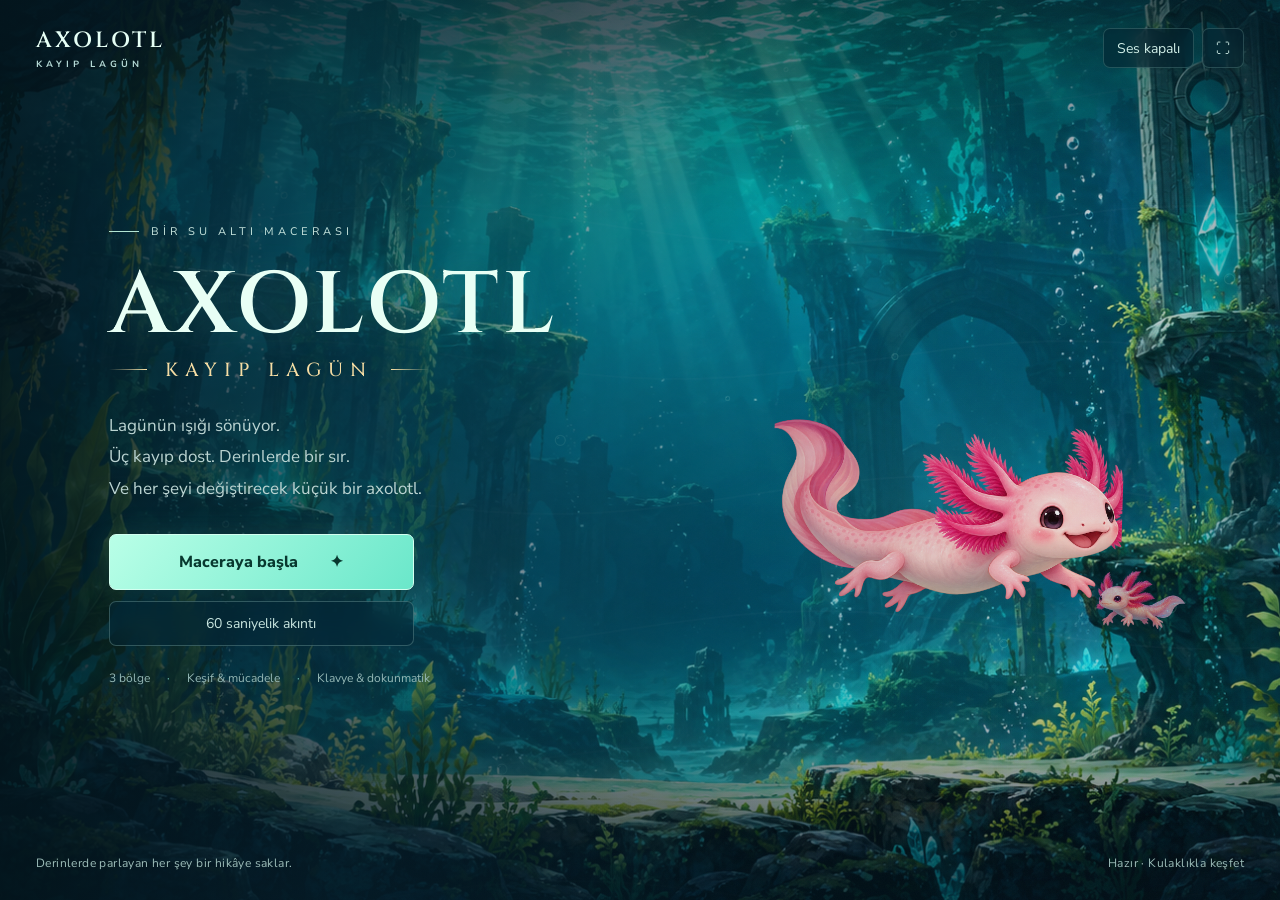
==== arcade.html @ e1a22518 "Add calm six-chapter axolotl story adventure" ====
<!doctype html>
<html lang="tr"><head><meta charset="utf-8"><meta name="viewport" content="width=device-width,initial-scale=1,viewport-fit=cover"><meta name="theme-color" content="#061b26"><meta name="description" content="Axolotl: Kayıp Lagün. Işıltılı su altı dünyasını keşfet, dostlarını kurtar ve derinliğin koruyucusuyla yüzleş."><title>AXOLOTL — Kayıp Lagün</title><link rel="icon" href="data:image/svg+xml,%3Csvg xmlns='http://www.w3.org/2000/svg' viewBox='0 0 32 32'%3E%3Crect width='32' height='32' rx='8' fill='%23061b26'/%3E%3Cpath d='M8 16l8-10 8 10-8 10z' fill='%237dfce0'/%3E%3C/svg%3E"><link rel="stylesheet" href="style-v2.css"></head><body>
<main id="app"><canvas id="world" tabindex="0" aria-label="Axolotl su altı macerası. WASD ile yüz, boşluk ile baloncuk at, Shift ile atıl."></canvas><div class="vignette"></div><div class="grain"></div>
<header class="topbar"><a class="wordmark" href="./">AXOLOTL<span>KAYIP LAGÜN</span></a><div class="top-actions"><button id="sound" aria-label="Sesi aç" aria-pressed="false">Ses kapalı</button><button id="fullscreen" aria-label="Tam ekran">⛶</button><button id="pause" aria-label="Duraklat" hidden>Ⅱ</button></div></header>
<div id="hud" class="hud" hidden><section class="vitals"><div class="portrait"><img src="axolotl.png" alt=""></div><div class="vital-bars"><div class="vital-label"><b>AXO</b><span id="health-label">100 / 100</span></div><div class="bar health"><i id="health-fill"></i></div><div class="bar energy"><i id="energy-fill"></i></div><small>Atılma enerjisi</small></div></section><section class="objective"><div class="chapter" id="chapter">01 · IŞIKLI SIĞLIK</div><div id="mission">İncileri bul. Dostlarını kurtar.</div><div class="mission-count"><span id="pearls">◇ 0 / 6</span><span id="rescues">Dostlar 0 / 3</span></div></section><section class="scorebox"><span>PUAN</span><b id="score">0</b><small id="combo">KEŞFE ÇIK</small></section><div id="boss-hud" hidden><div class="boss-label">DERİNLİĞİN KORUYUCUSU <span id="boss-value"></span></div><div class="bar boss"><i id="boss-fill"></i></div></div></div>
<div id="minimap-wrap" hidden><canvas id="minimap" width="160" height="95" aria-label="Lagün haritası"></canvas><span id="region">IŞIKLI SIĞLIK</span></div><div id="hint" class="game-hint" hidden><span><kbd>W A S D</kbd> yüz</span><span><kbd>BOŞLUK</kbd> baloncuk</span><span><kbd>SHIFT</kbd> atıl</span></div><div id="toast" role="status" aria-live="polite"></div><div id="region-banner" class="region-banner"><small id="banner-small"></small><strong id="banner-title"></strong></div>
<section id="menu" class="screen menu"><div class="menu-content"><div class="menu-kicker"><span></span> BİR SU ALTI MACERASI</div><h1>AXOLOTL</h1><div class="title-sub"><i></i> KAYIP LAGÜN <i></i></div><p class="story">Lagünün ışığı sönüyor.<br>Üç kayıp dost. Derinlerde bir sır.<br>Ve her şeyi değiştirecek küçük bir axolotl.</p><div class="menu-buttons"><button id="adventure" class="primary">Maceraya başla <span>✦</span></button><button id="sprint" class="secondary">60 saniyelik akıntı</button></div><div class="menu-notes"><span>3 bölge</span><span>Keşif & mücadele</span><span>Klavye & dokunmatik</span></div></div><div class="menu-bottom"><span>Derinlerde parlayan her şey bir hikâye saklar.</span><span id="load-state">Lagün hazırlanıyor…</span></div></section>
<section id="dialog" class="screen dialog" hidden><div class="dialog-card"><small id="dialog-kicker">MOLA</small><h2 id="dialog-title">Sular sakinleşsin.</h2><p id="dialog-copy"></p><div id="results" hidden></div><div id="upgrade-options" hidden></div><button id="dialog-main" class="primary">Devam et</button><button id="dialog-home" class="text-button">Ana menü</button></div></section>
<div id="touch" class="touch-controls" hidden><div id="joystick" aria-label="Dokunmatik yüzme kontrolü"><div id="stick"></div><span>YÜZ</span></div><div class="touch-actions"><button id="touch-dash" aria-label="Atıl">≈<span>ATIL</span></button><button id="touch-fire" aria-label="Baloncuk saldırısı">◉<span>AT</span></button></div></div><div id="sprint-timer" hidden>60</div>
</main><script src="engine.js"></script></body></html>
---- style-v2.css ----
@import url('https://fonts.googleapis.com/css2?family=Cinzel:wght@500;600;700;800&family=Nunito+Sans:wght@400;600;700;800&display=swap');
:root{color-scheme:dark;--ice:#cefff0;--mint:#7dfce0;--gold:#f6dda4;--pink:#ffb6d3}*{box-sizing:border-box}html,body{margin:0;width:100%;height:100%;overflow:hidden;background:#061b26}body{font:16px 'Nunito Sans',sans-serif;color:#e3f9f3}button{font:inherit;cursor:pointer;touch-action:manipulation}button,a{-webkit-tap-highlight-color:transparent}button:focus-visible,a:focus-visible,canvas:focus-visible{outline:2px solid var(--gold);outline-offset:5px}[hidden]{display:none!important}#app{position:relative;width:100%;height:100%;height:100dvh;isolation:isolate}#world{display:block;width:100%;height:100%;touch-action:none;outline:none!important}.vignette{position:absolute;inset:0;pointer-events:none;box-shadow:inset 0 0 180px 30px #03141b8c;background:linear-gradient(#00131f65,transparent 25%,transparent 75%,#00131f88)}.grain{position:absolute;inset:0;pointer-events:none;opacity:.035;background-image:url("data:image/svg+xml,%3Csvg xmlns='http://www.w3.org/2000/svg' width='180' height='180'%3E%3Cfilter id='n'%3E%3CfeTurbulence type='fractalNoise' baseFrequency='.85' numOctaves='3' stitchTiles='stitch'/%3E%3C/filter%3E%3Crect width='100%25' height='100%25' opacity='.8' filter='url(%23n)'/%3E%3C/svg%3E")}.topbar{position:absolute;z-index:6;left:36px;right:36px;top:26px;display:flex;align-items:center;justify-content:space-between;pointer-events:none}.wordmark{text-decoration:none;color:#e6fff5;font:600 22px 'Cinzel',serif;letter-spacing:3px;pointer-events:auto}.wordmark span{display:block;font:700 9px 'Nunito Sans',sans-serif;letter-spacing:4px;margin-top:3px;color:#b4d9d5}.top-actions{display:flex;gap:8px;pointer-events:auto}.top-actions button{background:#021e2c80;border:1px solid #a8e3d533;border-radius:7px;color:#d0eee7;min-width:42px;height:40px;padding:0 13px;font-size:14px;backdrop-filter:blur(8px)}.top-actions button:hover{border-color:#b4e7dd80}.screen{position:absolute;inset:0;z-index:5;display:flex;align-items:center}.menu{background:linear-gradient(90deg,#03151ddc 0%,#06202e9c 27%,#021a2525 62%,transparent);padding:100px 8.5% 90px}.menu-content{max-width:580px;animation:appear .8s ease-out}.menu-kicker{font-size:11px;letter-spacing:4px;color:#c7e4dd;display:flex;align-items:center;gap:12px}.menu-kicker>span{height:1px;width:30px;background:#b3e5d4}h1{font:600 clamp(50px,6.8vw,108px)/1.15 'Cinzel',serif;letter-spacing:3px;color:#e8fff5;margin:17px 0 1px;text-shadow:0 2px 35px #74efd530}.title-sub{display:flex;align-items:center;gap:18px;color:var(--gold);letter-spacing:7px;font:500 19px 'Cinzel';white-space:nowrap}.title-sub i{display:block;width:38px;height:1px;background:linear-gradient(90deg,transparent,var(--gold))}.title-sub i:last-child{transform:rotate(180deg)}.story{font-size:17px;line-height:1.85;color:#bbd4d2;margin:27px 0 30px}.menu-buttons{display:flex;align-items:stretch;flex-direction:column;gap:11px;max-width:305px}.primary{background:linear-gradient(130deg,#b9ffe7,#6ae7ca);color:#08382f;border:1px solid #d3fff0;border-radius:7px;padding:16px 25px;font-weight:800;font-size:16px;box-shadow:0 0 30px #6befcf24,0 8px 25px #02131955;transition:transform .2s,box-shadow .2s}.primary:hover{transform:translateY(-2px);box-shadow:0 0 40px #6befcf50,0 12px 25px #02131988}.primary:disabled{opacity:.55;cursor:wait}.primary span{margin-left:28px}.secondary{background:#03253677;color:#c9e6e0;border:1px solid #b9e7dc40;border-radius:7px;padding:12px 20px;font-size:14px;backdrop-filter:blur(10px)}.secondary:hover{background:#164855bb}.menu-notes{display:flex;gap:17px;margin-top:24px;color:#95b8b6;font-size:12px}.menu-notes span+span::before{content:'·';padding-right:17px;color:#71bdaf}.menu-bottom{position:absolute;bottom:29px;left:36px;right:36px;display:flex;justify-content:space-between;font-size:12px;color:#9cbcb8;letter-spacing:.4px}.hud{position:absolute;inset:100px 35px auto;pointer-events:none;display:flex;align-items:flex-start;justify-content:space-between;gap:15px}.vitals{display:flex;align-items:center;gap:12px;width:235px}.portrait{width:56px;height:56px;overflow:hidden;border-radius:50%;background:#174b52b3;border:1px solid #b3e4d95a;box-shadow:0 0 20px #79ecb920}.portrait img{width:95px;height:64px;object-fit:contain;margin-left:-23px}.vital-bars{flex:1}.vital-label{display:flex;justify-content:space-between;align-items:center;margin-bottom:6px;font-size:12px}.vital-label b{letter-spacing:2px;color:#e1fff2}.vital-label span{font-variant-numeric:tabular-nums;font-size:11px;color:#b6d2cc}.bar{height:7px;background:#02252a9c;border-radius:2px;overflow:hidden;border:1px solid #a0dfd525}.bar i{display:block;height:100%;width:100%;transition:width .12s}.health i{background:linear-gradient(90deg,#ff8eb8,#ffcae0)}.energy{height:3px;margin-top:5px}.energy i{background:#83eed8}.vital-bars small{display:block;margin-top:5px;font-size:10px;color:#8aaea8}.objective{text-align:center;background:linear-gradient(#031c2760,transparent);padding:0 20px 20px}.chapter{font-size:11px;color:var(--gold);letter-spacing:2px;margin-bottom:8px}#mission{font-size:16px;font-weight:700;line-height:1.4;text-shadow:0 2px 7px #001520}.mission-count{display:flex;justify-content:center;gap:22px;margin-top:9px;font-size:13px;color:#c8e7df}.scorebox{min-width:115px;text-align:right}.scorebox>span{font-size:10px;letter-spacing:3px;color:#b9d0cc}.scorebox b{display:block;font:600 35px 'Cinzel';font-variant-numeric:tabular-nums;color:#eefbf0;margin:2px 0}.scorebox small{font-size:10px;letter-spacing:1.2px;color:var(--gold)}#boss-hud{position:absolute;top:102px;left:50%;transform:translateX(-50%);width:360px}.boss-label{display:flex;justify-content:space-between;font-size:10px;letter-spacing:1px;color:#ffd8e3;margin-bottom:7px}.boss{height:6px}.boss i{background:linear-gradient(90deg,#a366c7,#f497c4)}#minimap-wrap{position:absolute;bottom:28px;right:34px;padding:6px;background:#001a2680;border:1px solid #99d8ce44;border-radius:5px;pointer-events:none}#minimap{display:block;width:160px;height:95px}#minimap-wrap>span{display:block;font-size:9px;letter-spacing:1.5px;text-align:center;color:#adcfc6;margin-top:5px}.game-hint{position:absolute;bottom:31px;left:36px;display:flex;gap:20px;color:#bdcfc9;font-size:12px;pointer-events:none}.game-hint span{display:flex;align-items:center;gap:7px}kbd{font:700 10px 'Nunito Sans';padding:4px 7px;border:1px solid #bce9dc3d;border-radius:4px;color:#d2e9df;background:#01253170}#toast{position:absolute;left:50%;bottom:108px;transform:translateX(-50%);background:#062b35da;border:1px solid #b9f2d752;border-radius:6px;padding:11px 20px;font-size:14px;color:#defff0;z-index:9;opacity:0;pointer-events:none;text-align:center;transition:opacity .2s;max-width:min(550px,90vw)}.region-banner{position:absolute;inset:37% 0 auto;text-align:center;pointer-events:none;opacity:0;transition:opacity .6s;z-index:3;text-shadow:0 2px 20px #000}.region-banner small{font-size:11px;letter-spacing:5px;color:#cef1e2;display:block}.region-banner strong{display:block;font:500 42px 'Cinzel';letter-spacing:3px;color:#e9fff4;margin-top:10px}.dialog{justify-content:center;background:#0118219c;backdrop-filter:blur(10px);padding:85px 20px 25px;overflow:auto}.dialog-card{text-align:center;width:510px;max-width:100%;padding:38px 36px;background:linear-gradient(135deg,#103f4ce8,#061f2dea);border:1px solid #addfd847;border-radius:15px;box-shadow:0 25px 100px #001018aa;animation:appear .3s ease-out}.dialog-card>small{color:var(--gold);font-size:11px;letter-spacing:4px}h2{font:500 31px/1.3 'Cinzel';margin:17px 0 13px;color:#eafff4}.dialog-card p{color:#b9d7cf;line-height:1.7;font-size:16px}.dialog-card>.primary{display:block;width:100%;margin-top:25px}.text-button{border:none;background:transparent;color:#a5cbc0;font-size:14px;padding:13px 20px;margin-top:5px}#results{display:flex;justify-content:center;gap:40px;margin:25px 0}#results b{display:block;font:600 33px 'Cinzel';color:var(--gold)}#results span{font-size:12px;color:#b9d2c9}#upgrade-options{display:flex;flex-direction:column;gap:9px;margin:25px 0 0}#upgrade-options button{display:flex;text-align:left;align-items:center;gap:15px;color:#e2fbee;border:1px solid #a9e8d63b;border-radius:7px;background:#0b45525c;padding:14px}#upgrade-options button:hover{background:#1e645f88;border-color:#b4ffe1}#upgrade-options button>b{font-size:24px;color:var(--gold);width:30px;text-align:center}#upgrade-options strong{display:block;font-size:15px;margin-bottom:3px}#upgrade-options small{font-size:12px;color:#aacfc2}.touch-controls{position:absolute;inset:auto 0 28px;justify-content:space-between;align-items:flex-end;padding:0 28px;pointer-events:none;z-index:4;display:flex}#joystick{width:115px;height:115px;border-radius:50%;border:1px solid #c6ffde45;background:#08323a55;position:relative;touch-action:none;pointer-events:auto}#stick{position:absolute;width:47px;height:47px;left:33px;top:33px;border-radius:50%;background:#aeffdf3b;border:1px solid #c0ffe775;pointer-events:none}#joystick>span{position:absolute;bottom:10px;width:100%;text-align:center;font-size:9px;letter-spacing:2px;color:#b4ded2;pointer-events:none}.touch-actions{display:flex;gap:13px;pointer-events:auto}.touch-actions button{width:66px;height:66px;border-radius:50%;border:1px solid #c6ffde66;background:#06303a9c;color:#d2fff1;font-size:28px;touch-action:none;user-select:none}.touch-actions button:last-child{width:79px;height:79px;background:#10575bbc}.touch-actions span{display:block;font-size:9px;letter-spacing:1px;margin-top:-3px}#sprint-timer{position:absolute;top:198px;left:50%;transform:translateX(-50%);font:600 36px 'Cinzel';color:var(--gold);pointer-events:none}@keyframes appear{from{opacity:0;transform:translateY(18px)}to{opacity:1;transform:none}}@media(pointer:coarse){.game-hint{display:none}#minimap-wrap{bottom:165px;right:20px}#minimap{width:105px;height:63px}#minimap-wrap>span{font-size:8px}}@media(max-width:700px){.topbar{left:18px;right:18px;top:20px}.wordmark{font-size:17px}.wordmark span{font-size:7px;letter-spacing:3px}.top-actions{gap:5px}.top-actions button{height:35px;min-width:35px;padding:0 9px;font-size:12px}.menu{padding:85px 8% 75px;align-items:center;background:linear-gradient(90deg,#041b28dd,#051d2e65)}h1{font-size:clamp(42px,11.5vw,80px);letter-spacing:1px}.menu-kicker{font-size:9px;letter-spacing:2px}.title-sub{font-size:14px;letter-spacing:4px;gap:10px}.title-sub i{width:25px}.story{font-size:15px;line-height:1.75;margin:22px 0}.menu-notes{gap:9px;font-size:10px}.menu-notes span+span::before{padding-right:9px}.menu-bottom{left:20px;right:20px;bottom:20px;font-size:10px;gap:15px}.menu-bottom span:first-child{max-width:180px}.hud{inset:85px 17px auto;flex-wrap:wrap}.vitals{width:166px;gap:8px}.portrait{width:43px;height:43px}.portrait img{width:77px;height:54px;margin-left:-19px}.scorebox{min-width:75px}.scorebox b{font-size:25px}.scorebox small{font-size:8px}.objective{order:3;width:100%;padding-top:8px}.chapter{font-size:9px;margin-bottom:4px}#mission{font-size:14px}.mission-count{font-size:12px;margin-top:5px}.vital-bars small{font-size:9px}.game-hint{gap:8px;left:18px;font-size:10px}#boss-hud{top:135px;width:75vw}.boss-label{font-size:8px}.region-banner strong{font-size:27px}.region-banner small{font-size:9px;letter-spacing:3px}.dialog-card{padding:25px 20px}h2{font-size:26px}.dialog-card p{font-size:14px}.touch-controls{padding:0 20px;bottom:22px}#joystick{width:105px;height:105px}#stick{left:28px;top:28px}#sprint-timer{top:220px;font-size:28px}}@media(max-height:600px) and (min-width:700px){.menu{padding-top:65px}.story{font-size:14px;margin:15px 0}.menu-content h1{font-size:65px}.primary{padding:12px 20px}.menu-notes{margin-top:14px}.hud{top:82px}.topbar{top:16px}.menu-bottom{bottom:18px}}@media(prefers-reduced-motion:reduce){*{animation:none!important;transition:none!important}.grain{display:none}}
@media(max-width:700px){.game-hint{display:none}#minimap-wrap{bottom:170px;right:20px}#minimap{width:105px;height:63px}#minimap-wrap>span{font-size:8px}#sprint-timer{top:265px}#toast{bottom:265px;font-size:13px;padding:9px 14px}.menu{overflow:auto}.menu-content{margin:auto 0}}@media(max-height:480px){.menu{overflow:auto;padding-top:95px;padding-bottom:70px;align-items:flex-start}.menu-bottom{position:fixed;background:#041c2990;padding:5px;bottom:8px}.menu-content h1{font-size:46px}.story{font-size:13px;line-height:1.5;margin:15px 0}.menu-notes{margin-top:12px}.title-sub{font-size:13px}.hud{top:70px}.objective{padding-bottom:8px}.touch-controls{bottom:15px}#joystick{width:90px;height:90px}#stick{left:21px;top:21px}#minimap-wrap{bottom:125px}#toast{bottom:125px}.dialog-card{margin:30px 0}.region-banner strong{font-size:27px}}
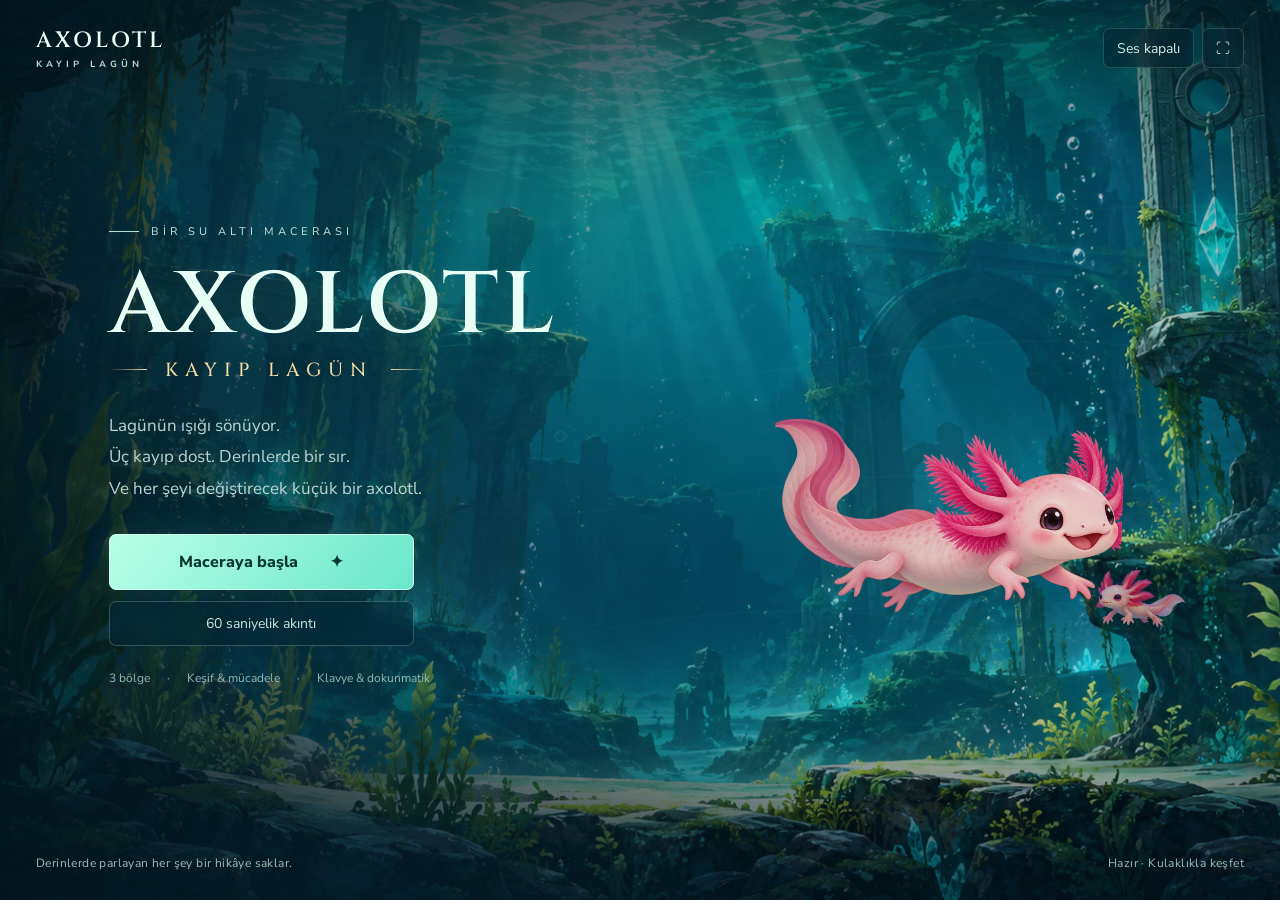
==== commit 2235e722: "Expand axolotl adventure with 24 stages, powers and playful events" ====
--- a/arcade.html
+++ b/arcade.html
@@ -7,4 +7,4 @@
 <section id="menu" class="screen menu"><div class="menu-content"><div class="menu-kicker"><span></span> BİR SU ALTI MACERASI</div><h1>AXOLOTL</h1><div class="title-sub"><i></i> KAYIP LAGÜN <i></i></div><p class="story">Lagünün ışığı sönüyor.<br>Üç kayıp dost. Derinlerde bir sır.<br>Ve her şeyi değiştirecek küçük bir axolotl.</p><div class="menu-buttons"><button id="adventure" class="primary">Maceraya başla <span>✦</span></button><button id="sprint" class="secondary">60 saniyelik akıntı</button></div><div class="menu-notes"><span>3 bölge</span><span>Keşif & mücadele</span><span>Klavye & dokunmatik</span></div></div><div class="menu-bottom"><span>Derinlerde parlayan her şey bir hikâye saklar.</span><span id="load-state">Lagün hazırlanıyor…</span></div></section>
 <section id="dialog" class="screen dialog" hidden><div class="dialog-card"><small id="dialog-kicker">MOLA</small><h2 id="dialog-title">Sular sakinleşsin.</h2><p id="dialog-copy"></p><div id="results" hidden></div><div id="upgrade-options" hidden></div><button id="dialog-main" class="primary">Devam et</button><button id="dialog-home" class="text-button">Ana menü</button></div></section>
 <div id="touch" class="touch-controls" hidden><div id="joystick" aria-label="Dokunmatik yüzme kontrolü"><div id="stick"></div><span>YÜZ</span></div><div class="touch-actions"><button id="touch-dash" aria-label="Atıl">≈<span>ATIL</span></button><button id="touch-fire" aria-label="Baloncuk saldırısı">◉<span>AT</span></button></div></div><div id="sprint-timer" hidden>60</div>
-</main><script src="engine.js"></script></body></html>
+</main><script src="engine-classic.js"></script></body></html>
--- a/style-v2.css
+++ b/style-v2.css
@@ -1,3 +1,7 @@
 @import url('https://fonts.googleapis.com/css2?family=Cinzel:wght@500;600;700;800&family=Nunito+Sans:wght@400;600;700;800&display=swap');
+.stage-row{display:flex;align-items:center;justify-content:center;gap:10px;margin-top:10px;color:#c5ddd5;font-size:10px}.stage-row #stage-track{display:flex;gap:5px}.stage-row i{display:block;width:19px;height:3px;border-radius:2px;background:#c7e1d333}.stage-row i.done{background:#abebd0}.stage-row i.active{background:#f6dda4}.challenge-label{display:block;font-size:9px;color:#a3c6bf;margin-top:7px}#power-strip{position:absolute;top:190px;left:35px;max-width:290px;display:flex;flex-wrap:wrap;gap:6px;pointer-events:none;z-index:3}.power-chip{display:flex;align-items:center;gap:5px;background:#062936dc;border:1px solid color-mix(in srgb,var(--power-color),transparent 50%);color:var(--power-color);padding:6px 9px;border-radius:15px;font-size:10px}.power-chip b{font-size:15px}.power-chip strong{font-size:10px;white-space:nowrap}#event-status{position:absolute;bottom:75px;left:36px;font-size:12px;color:#f0d6b4;pointer-events:none;text-shadow:0 2px 6px #082637}.primary:active,.secondary:active{transform:translateY(1px)}.objective{max-width:460px}#continue-run{color:#e5f5d7;border-color:#d2eaba66}
+@media(max-width:700px){#power-strip{left:18px;right:18px;top:243px;max-width:none;gap:5px}.power-chip{font-size:9px;padding:4px 7px}.power-chip b{font-size:13px}.power-chip strong{font-size:9px}#app[data-guardian=true] #power-strip{top:285px}#event-status{bottom:236px;left:20px;font-size:11px}.stage-row{margin-top:7px}.challenge-label{margin-top:5px}.objective{max-width:none;padding-left:5px;padding-right:5px}.menu-notes{flex-wrap:wrap}#toast{max-width:88vw}#sprint-timer{top:294px}}
+@media(max-height:480px) and (min-width:700px){#power-strip{top:174px;max-width:230px}#event-status{bottom:69px}.objective{max-width:370px}.stage-row{margin-top:5px}.challenge-label{display:none}}
+@media(pointer:coarse){#event-status{bottom:235px}}
 :root{color-scheme:dark;--ice:#cefff0;--mint:#7dfce0;--gold:#f6dda4;--pink:#ffb6d3}*{box-sizing:border-box}html,body{margin:0;width:100%;height:100%;overflow:hidden;background:#061b26}body{font:16px 'Nunito Sans',sans-serif;color:#e3f9f3}button{font:inherit;cursor:pointer;touch-action:manipulation}button,a{-webkit-tap-highlight-color:transparent}button:focus-visible,a:focus-visible,canvas:focus-visible{outline:2px solid var(--gold);outline-offset:5px}[hidden]{display:none!important}#app{position:relative;width:100%;height:100%;height:100dvh;isolation:isolate}#world{display:block;width:100%;height:100%;touch-action:none;outline:none!important}.vignette{position:absolute;inset:0;pointer-events:none;box-shadow:inset 0 0 180px 30px #03141b8c;background:linear-gradient(#00131f65,transparent 25%,transparent 75%,#00131f88)}.grain{position:absolute;inset:0;pointer-events:none;opacity:.035;background-image:url("data:image/svg+xml,%3Csvg xmlns='http://www.w3.org/2000/svg' width='180' height='180'%3E%3Cfilter id='n'%3E%3CfeTurbulence type='fractalNoise' baseFrequency='.85' numOctaves='3' stitchTiles='stitch'/%3E%3C/filter%3E%3Crect width='100%25' height='100%25' opacity='.8' filter='url(%23n)'/%3E%3C/svg%3E")}.topbar{position:absolute;z-index:6;left:36px;right:36px;top:26px;display:flex;align-items:center;justify-content:space-between;pointer-events:none}.wordmark{text-decoration:none;color:#e6fff5;font:600 22px 'Cinzel',serif;letter-spacing:3px;pointer-events:auto}.wordmark span{display:block;font:700 9px 'Nunito Sans',sans-serif;letter-spacing:4px;margin-top:3px;color:#b4d9d5}.top-actions{display:flex;gap:8px;pointer-events:auto}.top-actions button{background:#021e2c80;border:1px solid #a8e3d533;border-radius:7px;color:#d0eee7;min-width:42px;height:40px;padding:0 13px;font-size:14px;backdrop-filter:blur(8px)}.top-actions button:hover{border-color:#b4e7dd80}.screen{position:absolute;inset:0;z-index:5;display:flex;align-items:center}.menu{background:linear-gradient(90deg,#03151ddc 0%,#06202e9c 27%,#021a2525 62%,transparent);padding:100px 8.5% 90px}.menu-content{max-width:580px;animation:appear .8s ease-out}.menu-kicker{font-size:11px;letter-spacing:4px;color:#c7e4dd;display:flex;align-items:center;gap:12px}.menu-kicker>span{height:1px;width:30px;background:#b3e5d4}h1{font:600 clamp(50px,6.8vw,108px)/1.15 'Cinzel',serif;letter-spacing:3px;color:#e8fff5;margin:17px 0 1px;text-shadow:0 2px 35px #74efd530}.title-sub{display:flex;align-items:center;gap:18px;color:var(--gold);letter-spacing:7px;font:500 19px 'Cinzel';white-space:nowrap}.title-sub i{display:block;width:38px;height:1px;background:linear-gradient(90deg,transparent,var(--gold))}.title-sub i:last-child{transform:rotate(180deg)}.story{font-size:17px;line-height:1.85;color:#bbd4d2;margin:27px 0 30px}.menu-buttons{display:flex;align-items:stretch;flex-direction:column;gap:11px;max-width:305px}.primary{background:linear-gradient(130deg,#b9ffe7,#6ae7ca);color:#08382f;border:1px solid #d3fff0;border-radius:7px;padding:16px 25px;font-weight:800;font-size:16px;box-shadow:0 0 30px #6befcf24,0 8px 25px #02131955;transition:transform .2s,box-shadow .2s}.primary:hover{transform:translateY(-2px);box-shadow:0 0 40px #6befcf50,0 12px 25px #02131988}.primary:disabled{opacity:.55;cursor:wait}.primary span{margin-left:28px}.secondary{background:#03253677;color:#c9e6e0;border:1px solid #b9e7dc40;border-radius:7px;padding:12px 20px;font-size:14px;backdrop-filter:blur(10px)}.secondary:hover{background:#164855bb}.menu-notes{display:flex;gap:17px;margin-top:24px;color:#95b8b6;font-size:12px}.menu-notes span+span::before{content:'·';padding-right:17px;color:#71bdaf}.menu-bottom{position:absolute;bottom:29px;left:36px;right:36px;display:flex;justify-content:space-between;font-size:12px;color:#9cbcb8;letter-spacing:.4px}.hud{position:absolute;inset:100px 35px auto;pointer-events:none;display:flex;align-items:flex-start;justify-content:space-between;gap:15px}.vitals{display:flex;align-items:center;gap:12px;width:235px}.portrait{width:56px;height:56px;overflow:hidden;border-radius:50%;background:#174b52b3;border:1px solid #b3e4d95a;box-shadow:0 0 20px #79ecb920}.portrait img{width:95px;height:64px;object-fit:contain;margin-left:-23px}.vital-bars{flex:1}.vital-label{display:flex;justify-content:space-between;align-items:center;margin-bottom:6px;font-size:12px}.vital-label b{letter-spacing:2px;color:#e1fff2}.vital-label span{font-variant-numeric:tabular-nums;font-size:11px;color:#b6d2cc}.bar{height:7px;background:#02252a9c;border-radius:2px;overflow:hidden;border:1px solid #a0dfd525}.bar i{display:block;height:100%;width:100%;transition:width .12s}.health i{background:linear-gradient(90deg,#ff8eb8,#ffcae0)}.energy{height:3px;margin-top:5px}.energy i{background:#83eed8}.vital-bars small{display:block;margin-top:5px;font-size:10px;color:#8aaea8}.objective{text-align:center;background:linear-gradient(#031c2760,transparent);padding:0 20px 20px}.chapter{font-size:11px;color:var(--gold);letter-spacing:2px;margin-bottom:8px}#mission{font-size:16px;font-weight:700;line-height:1.4;text-shadow:0 2px 7px #001520}.mission-count{display:flex;justify-content:center;gap:22px;margin-top:9px;font-size:13px;color:#c8e7df}.scorebox{min-width:115px;text-align:right}.scorebox>span{font-size:10px;letter-spacing:3px;color:#b9d0cc}.scorebox b{display:block;font:600 35px 'Cinzel';font-variant-numeric:tabular-nums;color:#eefbf0;margin:2px 0}.scorebox small{font-size:10px;letter-spacing:1.2px;color:var(--gold)}#boss-hud{position:absolute;top:102px;left:50%;transform:translateX(-50%);width:360px}.boss-label{display:flex;justify-content:space-between;font-size:10px;letter-spacing:1px;color:#ffd8e3;margin-bottom:7px}.boss{height:6px}.boss i{background:linear-gradient(90deg,#a366c7,#f497c4)}#minimap-wrap{position:absolute;bottom:28px;right:34px;padding:6px;background:#001a2680;border:1px solid #99d8ce44;border-radius:5px;pointer-events:none}#minimap{display:block;width:160px;height:95px}#minimap-wrap>span{display:block;font-size:9px;letter-spacing:1.5px;text-align:center;color:#adcfc6;margin-top:5px}.game-hint{position:absolute;bottom:31px;left:36px;display:flex;gap:20px;color:#bdcfc9;font-size:12px;pointer-events:none}.game-hint span{display:flex;align-items:center;gap:7px}kbd{font:700 10px 'Nunito Sans';padding:4px 7px;border:1px solid #bce9dc3d;border-radius:4px;color:#d2e9df;background:#01253170}#toast{position:absolute;left:50%;bottom:108px;transform:translateX(-50%);background:#062b35da;border:1px solid #b9f2d752;border-radius:6px;padding:11px 20px;font-size:14px;color:#defff0;z-index:9;opacity:0;pointer-events:none;text-align:center;transition:opacity .2s;max-width:min(550px,90vw)}.region-banner{position:absolute;inset:37% 0 auto;text-align:center;pointer-events:none;opacity:0;transition:opacity .6s;z-index:3;text-shadow:0 2px 20px #000}.region-banner small{font-size:11px;letter-spacing:5px;color:#cef1e2;display:block}.region-banner strong{display:block;font:500 42px 'Cinzel';letter-spacing:3px;color:#e9fff4;margin-top:10px}.dialog{justify-content:center;background:#0118219c;backdrop-filter:blur(10px);padding:85px 20px 25px;overflow:auto}.dialog-card{text-align:center;width:510px;max-width:100%;padding:38px 36px;background:linear-gradient(135deg,#103f4ce8,#061f2dea);border:1px solid #addfd847;border-radius:15px;box-shadow:0 25px 100px #001018aa;animation:appear .3s ease-out}.dialog-card>small{color:var(--gold);font-size:11px;letter-spacing:4px}h2{font:500 31px/1.3 'Cinzel';margin:17px 0 13px;color:#eafff4}.dialog-card p{color:#b9d7cf;line-height:1.7;font-size:16px}.dialog-card>.primary{display:block;width:100%;margin-top:25px}.text-button{border:none;background:transparent;color:#a5cbc0;font-size:14px;padding:13px 20px;margin-top:5px}#results{display:flex;justify-content:center;gap:40px;margin:25px 0}#results b{display:block;font:600 33px 'Cinzel';color:var(--gold)}#results span{font-size:12px;color:#b9d2c9}#upgrade-options{display:flex;flex-direction:column;gap:9px;margin:25px 0 0}#upgrade-options button{display:flex;text-align:left;align-items:center;gap:15px;color:#e2fbee;border:1px solid #a9e8d63b;border-radius:7px;background:#0b45525c;padding:14px}#upgrade-options button:hover{background:#1e645f88;border-color:#b4ffe1}#upgrade-options button>b{font-size:24px;color:var(--gold);width:30px;text-align:center}#upgrade-options strong{display:block;font-size:15px;margin-bottom:3px}#upgrade-options small{font-size:12px;color:#aacfc2}.touch-controls{position:absolute;inset:auto 0 28px;justify-content:space-between;align-items:flex-end;padding:0 28px;pointer-events:none;z-index:4;display:flex}#joystick{width:115px;height:115px;border-radius:50%;border:1px solid #c6ffde45;background:#08323a55;position:relative;touch-action:none;pointer-events:auto}#stick{position:absolute;width:47px;height:47px;left:33px;top:33px;border-radius:50%;background:#aeffdf3b;border:1px solid #c0ffe775;pointer-events:none}#joystick>span{position:absolute;bottom:10px;width:100%;text-align:center;font-size:9px;letter-spacing:2px;color:#b4ded2;pointer-events:none}.touch-actions{display:flex;gap:13px;pointer-events:auto}.touch-actions button{width:66px;height:66px;border-radius:50%;border:1px solid #c6ffde66;background:#06303a9c;color:#d2fff1;font-size:28px;touch-action:none;user-select:none}.touch-actions button:last-child{width:79px;height:79px;background:#10575bbc}.touch-actions span{display:block;font-size:9px;letter-spacing:1px;margin-top:-3px}#sprint-timer{position:absolute;top:198px;left:50%;transform:translateX(-50%);font:600 36px 'Cinzel';color:var(--gold);pointer-events:none}@keyframes appear{from{opacity:0;transform:translateY(18px)}to{opacity:1;transform:none}}@media(pointer:coarse){.game-hint{display:none}#minimap-wrap{bottom:165px;right:20px}#minimap{width:105px;height:63px}#minimap-wrap>span{font-size:8px}}@media(max-width:700px){.topbar{left:18px;right:18px;top:20px}.wordmark{font-size:17px}.wordmark span{font-size:7px;letter-spacing:3px}.top-actions{gap:5px}.top-actions button{height:35px;min-width:35px;padding:0 9px;font-size:12px}.menu{padding:85px 8% 75px;align-items:center;background:linear-gradient(90deg,#041b28dd,#051d2e65)}h1{font-size:clamp(42px,11.5vw,80px);letter-spacing:1px}.menu-kicker{font-size:9px;letter-spacing:2px}.title-sub{font-size:14px;letter-spacing:4px;gap:10px}.title-sub i{width:25px}.story{font-size:15px;line-height:1.75;margin:22px 0}.menu-notes{gap:9px;font-size:10px}.menu-notes span+span::before{padding-right:9px}.menu-bottom{left:20px;right:20px;bottom:20px;font-size:10px;gap:15px}.menu-bottom span:first-child{max-width:180px}.hud{inset:85px 17px auto;flex-wrap:wrap}.vitals{width:166px;gap:8px}.portrait{width:43px;height:43px}.portrait img{width:77px;height:54px;margin-left:-19px}.scorebox{min-width:75px}.scorebox b{font-size:25px}.scorebox small{font-size:8px}.objective{order:3;width:100%;padding-top:8px}.chapter{font-size:9px;margin-bottom:4px}#mission{font-size:14px}.mission-count{font-size:12px;margin-top:5px}.vital-bars small{font-size:9px}.game-hint{gap:8px;left:18px;font-size:10px}#boss-hud{top:135px;width:75vw}.boss-label{font-size:8px}.region-banner strong{font-size:27px}.region-banner small{font-size:9px;letter-spacing:3px}.dialog-card{padding:25px 20px}h2{font-size:26px}.dialog-card p{font-size:14px}.touch-controls{padding:0 20px;bottom:22px}#joystick{width:105px;height:105px}#stick{left:28px;top:28px}#sprint-timer{top:220px;font-size:28px}}@media(max-height:600px) and (min-width:700px){.menu{padding-top:65px}.story{font-size:14px;margin:15px 0}.menu-content h1{font-size:65px}.primary{padding:12px 20px}.menu-notes{margin-top:14px}.hud{top:82px}.topbar{top:16px}.menu-bottom{bottom:18px}}@media(prefers-reduced-motion:reduce){*{animation:none!important;transition:none!important}.grain{display:none}}
 @media(max-width:700px){.game-hint{display:none}#minimap-wrap{bottom:170px;right:20px}#minimap{width:105px;height:63px}#minimap-wrap>span{font-size:8px}#sprint-timer{top:265px}#toast{bottom:265px;font-size:13px;padding:9px 14px}.menu{overflow:auto}.menu-content{margin:auto 0}}@media(max-height:480px){.menu{overflow:auto;padding-top:95px;padding-bottom:70px;align-items:flex-start}.menu-bottom{position:fixed;background:#041c2990;padding:5px;bottom:8px}.menu-content h1{font-size:46px}.story{font-size:13px;line-height:1.5;margin:15px 0}.menu-notes{margin-top:12px}.title-sub{font-size:13px}.hud{top:70px}.objective{padding-bottom:8px}.touch-controls{bottom:15px}#joystick{width:90px;height:90px}#stick{left:21px;top:21px}#minimap-wrap{bottom:125px}#toast{bottom:125px}.dialog-card{margin:30px 0}.region-banner strong{font-size:27px}}
